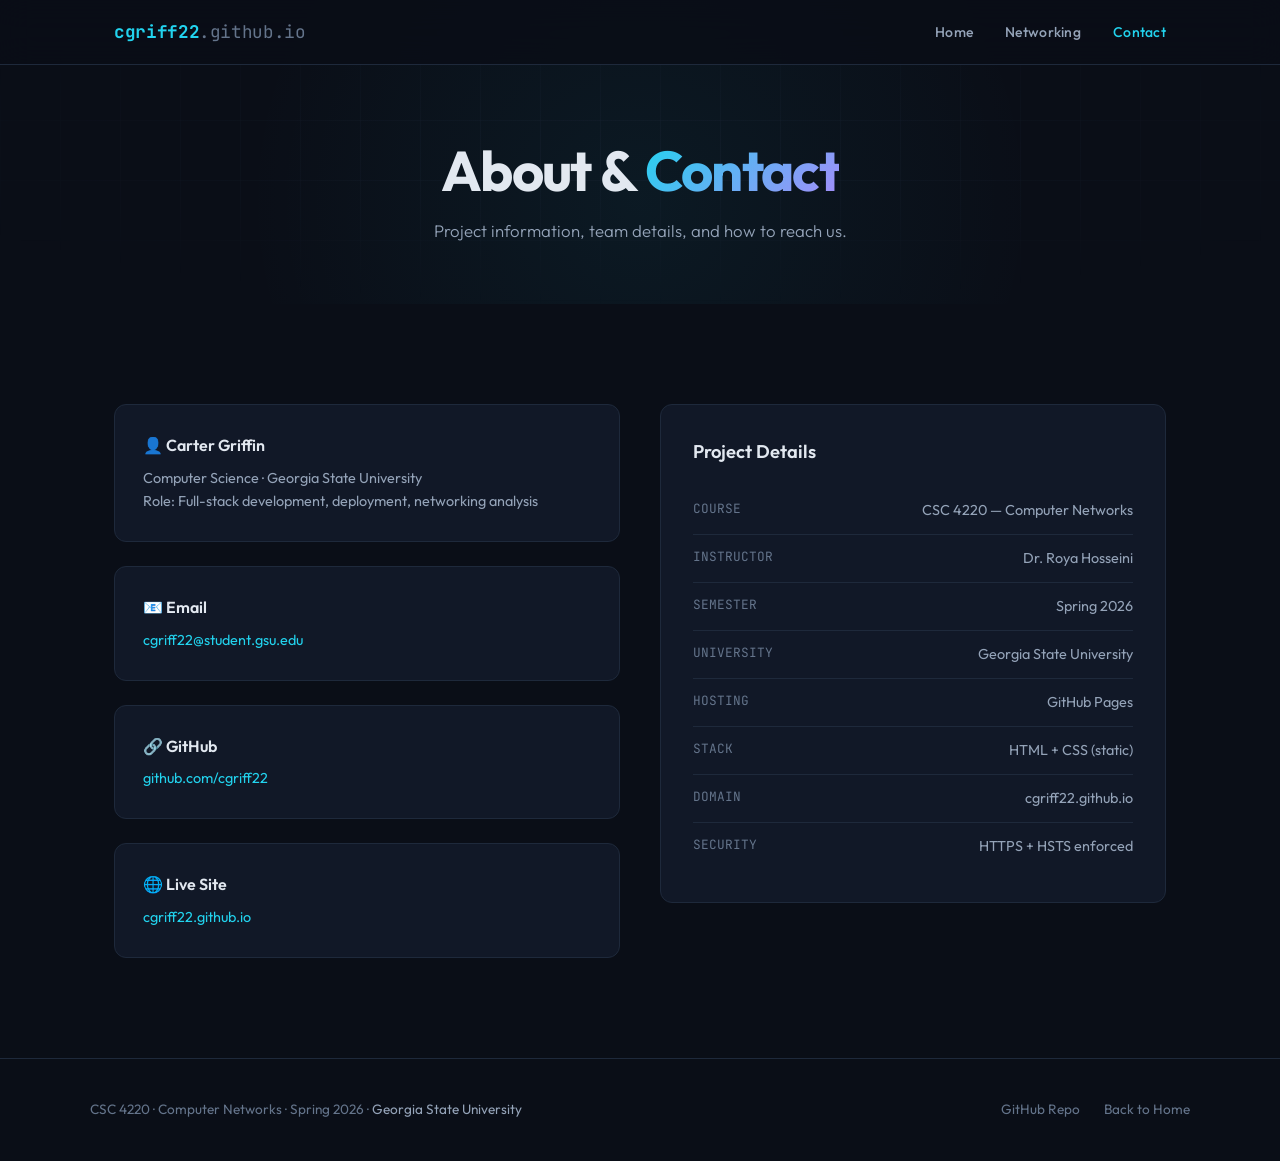
==== contact.html @ 5d783577 "Testing new remote URL and separating pages" ====
<!DOCTYPE html>
<html lang="en">
<head>
  <meta charset="UTF-8">
  <meta name="viewport" content="width=device-width, initial-scale=1.0">
  <title>Contact — cgriff22.github.io</title>
  <link rel="preconnect" href="https://fonts.googleapis.com">
  <link rel="preconnect" href="https://fonts.gstatic.com" crossorigin>
  <link href="https://fonts.googleapis.com/css2?family=JetBrains+Mono:wght@400;500;700&family=Outfit:wght@300;400;500;600;700&display=swap" rel="stylesheet">
  <link rel="stylesheet" href="style.css">
</head>
<body>

  <!-- NAV -->
  <nav>
    <div class="nav-inner">
      <a href="index.html" class="nav-logo">cgriff22<span>.github.io</span></a>
      <ul class="nav-links">
        <li><a href="index.html">Home</a></li>
        <li><a href="networking.html">Networking</a></li>
        <li><a href="contact.html" class="active">Contact</a></li>
      </ul>
    </div>
  </nav>

  <!-- PAGE HEADER -->
  <div class="page-header">
    <div class="hero-grid"></div>
    <div class="page-header-content">
      <h1>About &amp; <span class="accent">Contact</span></h1>
      <p>Project information, team details, and how to reach us.</p>
    </div>
  </div>

  <!-- CONTACT CONTENT -->
  <section>
    <div class="contact-grid">

      <!-- LEFT: Contact cards -->
      <div class="contact-info">
        <div class="contact-card">
          <h3>👤 Carter Griffin</h3>
          <p>
            Computer Science · Georgia State University<br>
            Role: Full-stack development, deployment, networking analysis
          </p>
        </div>

        <div class="contact-card">
          <h3>📧 Email</h3>
          <p><a href="mailto:cgriff22@student.gsu.edu">cgriff22@student.gsu.edu</a></p>
        </div>

        <div class="contact-card">
          <h3>🔗 GitHub</h3>
          <p><a href="https://github.com/cgriff22" target="_blank">github.com/cgriff22</a></p>
        </div>

        <div class="contact-card">
          <h3>🌐 Live Site</h3>
          <p><a href="https://cgriff22.github.io" target="_blank">cgriff22.github.io</a></p>
        </div>
      </div>

      <!-- RIGHT: Project details -->
      <div class="project-details">
        <h3>Project Details</h3>
        <div class="detail-row">
          <span class="detail-label">COURSE</span>
          <span class="detail-value">CSC 4220 — Computer Networks</span>
        </div>
        <div class="detail-row">
          <span class="detail-label">INSTRUCTOR</span>
          <span class="detail-value">Dr. Roya Hosseini</span>
        </div>
        <div class="detail-row">
          <span class="detail-label">SEMESTER</span>
          <span class="detail-value">Spring 2026</span>
        </div>
        <div class="detail-row">
          <span class="detail-label">UNIVERSITY</span>
          <span class="detail-value">Georgia State University</span>
        </div>
        <div class="detail-row">
          <span class="detail-label">HOSTING</span>
          <span class="detail-value">GitHub Pages</span>
        </div>
        <div class="detail-row">
          <span class="detail-label">STACK</span>
          <span class="detail-value">HTML + CSS (static)</span>
        </div>
        <div class="detail-row">
          <span class="detail-label">DOMAIN</span>
          <span class="detail-value">cgriff22.github.io</span>
        </div>
        <div class="detail-row">
          <span class="detail-label">SECURITY</span>
          <span class="detail-value">HTTPS + HSTS enforced</span>
        </div>
      </div>

    </div>
  </section>

  <!-- FOOTER -->
  <footer>
    <div class="footer-inner">
      <div class="footer-text">
        CSC 4220 · Computer Networks · Spring 2026 · <a href="#">Georgia State University</a>
      </div>
      <div class="footer-links">
        <a href="https://github.com/cgriff22" target="_blank">GitHub Repo</a>
        <a href="index.html">Back to Home</a>
      </div>
    </div>
  </footer>

</body>
</html>
---- style.css ----
:root {
  --bg: #0a0e17;
  --bg-card: #111827;
  --bg-card-hover: #1a2332;
  --border: #1e293b;
  --border-accent: #334155;
  --text: #e2e8f0;
  --text-muted: #94a3b8;
  --text-dim: #64748b;
  --accent: #22d3ee;
  --accent-glow: rgba(34, 211, 238, 0.15);
  --green: #34d399;
  --amber: #fbbf24;
  --rose: #fb7185;
  --mono: 'JetBrains Mono', monospace;
  --sans: 'Outfit', sans-serif;
}

*, *::before, *::after {
  margin: 0;
  padding: 0;
  box-sizing: border-box;
}

html {
  scroll-behavior: smooth;
  scroll-padding-top: 80px;
}

body {
  font-family: var(--sans);
  background: var(--bg);
  color: var(--text);
  line-height: 1.6;
  -webkit-font-smoothing: antialiased;
}

/* ── NAV ── */
nav {
  position: fixed;
  top: 0;
  left: 0;
  right: 0;
  z-index: 100;
  background: rgba(10, 14, 23, 0.85);
  backdrop-filter: blur(16px);
  border-bottom: 1px solid var(--border);
}

.nav-inner {
  max-width: 1100px;
  margin: 0 auto;
  padding: 0 24px;
  height: 64px;
  display: flex;
  align-items: center;
  justify-content: space-between;
}

.nav-logo {
  font-family: var(--mono);
  font-weight: 700;
  font-size: 1.1rem;
  color: var(--accent);
  text-decoration: none;
  letter-spacing: -0.02em;
}

.nav-logo span {
  color: var(--text-dim);
  font-weight: 400;
}

.nav-links {
  display: flex;
  gap: 32px;
  list-style: none;
}

.nav-links a {
  color: var(--text-muted);
  text-decoration: none;
  font-size: 0.875rem;
  font-weight: 500;
  letter-spacing: 0.02em;
  transition: color 0.2s;
}

.nav-links a:hover,
.nav-links a.active {
  color: var(--accent);
}

/* ── HERO ── */
.hero {
  min-height: 100vh;
  display: flex;
  align-items: center;
  justify-content: center;
  text-align: center;
  padding: 120px 24px 80px;
  position: relative;
  overflow: hidden;
}

.hero::before {
  content: '';
  position: absolute;
  top: -200px;
  left: 50%;
  transform: translateX(-50%);
  width: 800px;
  height: 800px;
  background: radial-gradient(circle, rgba(34, 211, 238, 0.06) 0%, transparent 70%);
  pointer-events: none;
}

.hero-grid {
  position: absolute;
  inset: 0;
  background-image:
    linear-gradient(rgba(30, 41, 59, 0.3) 1px, transparent 1px),
    linear-gradient(90deg, rgba(30, 41, 59, 0.3) 1px, transparent 1px);
  background-size: 60px 60px;
  mask-image: radial-gradient(ellipse 60% 50% at 50% 50%, black, transparent);
}

.hero-content {
  position: relative;
  z-index: 1;
}

.hero-badge {
  display: inline-flex;
  align-items: center;
  gap: 8px;
  padding: 6px 16px;
  border: 1px solid var(--border-accent);
  border-radius: 100px;
  font-family: var(--mono);
  font-size: 0.75rem;
  color: var(--accent);
  margin-bottom: 32px;
  animation: fadeUp 0.6s ease both;
}

.hero-badge::before {
  content: '';
  width: 6px;
  height: 6px;
  border-radius: 50%;
  background: var(--green);
  box-shadow: 0 0 8px var(--green);
  animation: pulse 2s infinite;
}

.hero h1 {
  font-size: clamp(2.5rem, 6vw, 4.5rem);
  font-weight: 700;
  letter-spacing: -0.03em;
  line-height: 1.1;
  margin-bottom: 20px;
  animation: fadeUp 0.6s ease 0.1s both;
}

.hero h1 .accent {
  background: linear-gradient(135deg, var(--accent), #a78bfa);
  -webkit-background-clip: text;
  -webkit-text-fill-color: transparent;
  background-clip: text;
}

.hero-sub {
  font-size: 1.125rem;
  color: var(--text-muted);
  max-width: 540px;
  margin: 0 auto 40px;
  font-weight: 300;
  animation: fadeUp 0.6s ease 0.2s both;
}

.hero-meta {
  display: flex;
  justify-content: center;
  gap: 40px;
  font-family: var(--mono);
  font-size: 0.8rem;
  color: var(--text-dim);
  animation: fadeUp 0.6s ease 0.3s both;
}

.hero-meta span {
  color: var(--text-muted);
}

/* ── PAGE HEADER (for inner pages) ── */
.page-header {
  padding: 140px 24px 60px;
  text-align: center;
  position: relative;
  overflow: hidden;
}

.page-header::before {
  content: '';
  position: absolute;
  top: -200px;
  left: 50%;
  transform: translateX(-50%);
  width: 800px;
  height: 800px;
  background: radial-gradient(circle, rgba(34, 211, 238, 0.06) 0%, transparent 70%);
  pointer-events: none;
}

.page-header .hero-grid {
  position: absolute;
  inset: 0;
  background-image:
    linear-gradient(rgba(30, 41, 59, 0.3) 1px, transparent 1px),
    linear-gradient(90deg, rgba(30, 41, 59, 0.3) 1px, transparent 1px);
  background-size: 60px 60px;
  mask-image: radial-gradient(ellipse 60% 50% at 50% 50%, black, transparent);
}

.page-header-content {
  position: relative;
  z-index: 1;
}

.page-header h1 {
  font-size: clamp(2rem, 5vw, 3.5rem);
  font-weight: 700;
  letter-spacing: -0.03em;
  line-height: 1.1;
  margin-bottom: 16px;
}

.page-header h1 .accent {
  background: linear-gradient(135deg, var(--accent), #a78bfa);
  -webkit-background-clip: text;
  -webkit-text-fill-color: transparent;
  background-clip: text;
}

.page-header p {
  font-size: 1.05rem;
  color: var(--text-muted);
  max-width: 540px;
  margin: 0 auto;
  font-weight: 300;
}

/* ── SECTIONS ── */
section {
  max-width: 1100px;
  margin: 0 auto;
  padding: 100px 24px;
}

.section-label {
  font-family: var(--mono);
  font-size: 0.75rem;
  color: var(--accent);
  letter-spacing: 0.1em;
  text-transform: uppercase;
  margin-bottom: 12px;
}

.section-title {
  font-size: 2rem;
  font-weight: 600;
  letter-spacing: -0.02em;
  margin-bottom: 48px;
}

/* ── CONCEPTS GRID ── */
.concepts-grid {
  display: grid;
  grid-template-columns: repeat(auto-fit, minmax(300px, 1fr));
  gap: 20px;
}

.concept-card {
  background: var(--bg-card);
  border: 1px solid var(--border);
  border-radius: 12px;
  padding: 32px;
  transition: all 0.3s ease;
  position: relative;
  overflow: hidden;
}

.concept-card:hover {
  background: var(--bg-card-hover);
  border-color: var(--border-accent);
  transform: translateY(-2px);
}

.concept-card::after {
  content: '';
  position: absolute;
  top: 0;
  left: 0;
  right: 0;
  height: 2px;
}

.concept-card:nth-child(1)::after { background: var(--accent); }
.concept-card:nth-child(2)::after { background: var(--green); }
.concept-card:nth-child(3)::after { background: var(--amber); }
.concept-card:nth-child(4)::after { background: var(--rose); }

.concept-icon {
  width: 44px;
  height: 44px;
  border-radius: 10px;
  display: flex;
  align-items: center;
  justify-content: center;
  font-size: 1.25rem;
  margin-bottom: 20px;
}

.concept-card:nth-child(1) .concept-icon { background: rgba(34, 211, 238, 0.1); }
.concept-card:nth-child(2) .concept-icon { background: rgba(52, 211, 153, 0.1); }
.concept-card:nth-child(3) .concept-icon { background: rgba(251, 191, 36, 0.1); }
.concept-card:nth-child(4) .concept-icon { background: rgba(251, 113, 133, 0.1); }

.concept-card h3 {
  font-size: 1.15rem;
  font-weight: 600;
  margin-bottom: 10px;
}

.concept-card p {
  color: var(--text-muted);
  font-size: 0.925rem;
  line-height: 1.65;
}

/* ── TERMINAL ── */
.terminal-block {
  background: #0d1117;
  border: 1px solid var(--border);
  border-radius: 12px;
  overflow: hidden;
  margin-top: 20px;
}

.terminal-header {
  background: #161b22;
  padding: 12px 16px;
  display: flex;
  align-items: center;
  gap: 8px;
  border-bottom: 1px solid var(--border);
}

.terminal-dot {
  width: 10px;
  height: 10px;
  border-radius: 50%;
}

.terminal-dot.red { background: #ff5f57; }
.terminal-dot.yellow { background: #febc2e; }
.terminal-dot.green { background: #28c840; }

.terminal-title {
  margin-left: 8px;
  font-family: var(--mono);
  font-size: 0.75rem;
  color: var(--text-dim);
}

.terminal-body {
  padding: 20px;
  font-family: var(--mono);
  font-size: 0.82rem;
  line-height: 1.8;
  overflow-x: auto;
}

.terminal-body .prompt { color: var(--green); }
.terminal-body .cmd { color: var(--text); }
.terminal-body .output { color: var(--text-dim); }
.terminal-body .highlight { color: var(--accent); }
.terminal-body .warn { color: var(--amber); }

/* ── DNS DETAIL SECTION ── */
.dns-section {
  display: grid;
  grid-template-columns: 1fr 1fr;
  gap: 40px;
  align-items: start;
}

.dns-explanation h3 {
  font-size: 1.25rem;
  font-weight: 600;
  margin-bottom: 16px;
}

.dns-explanation p {
  color: var(--text-muted);
  font-size: 0.95rem;
  margin-bottom: 16px;
  line-height: 1.7;
}

.dns-steps {
  list-style: none;
  counter-reset: step;
}

.dns-steps li {
  counter-increment: step;
  padding: 12px 0;
  padding-left: 40px;
  position: relative;
  color: var(--text-muted);
  font-size: 0.9rem;
  border-left: 1px solid var(--border);
}

.dns-steps li::before {
  content: counter(step);
  position: absolute;
  left: -12px;
  width: 24px;
  height: 24px;
  background: var(--bg-card);
  border: 1px solid var(--border-accent);
  border-radius: 50%;
  display: flex;
  align-items: center;
  justify-content: center;
  font-family: var(--mono);
  font-size: 0.7rem;
  color: var(--accent);
}

/* ── PROTOCOL TABLE ── */
.protocol-table {
  width: 100%;
  border-collapse: collapse;
  margin-top: 32px;
}

.protocol-table th,
.protocol-table td {
  text-align: left;
  padding: 14px 20px;
  font-size: 0.9rem;
  border-bottom: 1px solid var(--border);
}

.protocol-table th {
  font-family: var(--mono);
  font-size: 0.75rem;
  color: var(--text-dim);
  text-transform: uppercase;
  letter-spacing: 0.08em;
  background: var(--bg-card);
}

.protocol-table td {
  color: var(--text-muted);
}

.protocol-table tr:hover td {
  background: rgba(17, 24, 39, 0.5);
}

.badge {
  display: inline-block;
  padding: 3px 10px;
  border-radius: 6px;
  font-family: var(--mono);
  font-size: 0.75rem;
  font-weight: 500;
}

.badge-secure {
  background: rgba(52, 211, 153, 0.1);
  color: var(--green);
  border: 1px solid rgba(52, 211, 153, 0.2);
}

.badge-insecure {
  background: rgba(251, 113, 133, 0.1);
  color: var(--rose);
  border: 1px solid rgba(251, 113, 133, 0.2);
}

/* ── SECURITY SECTION ── */
.security-grid {
  display: grid;
  grid-template-columns: repeat(auto-fit, minmax(240px, 1fr));
  gap: 16px;
  margin-top: 32px;
}

.security-item {
  background: var(--bg-card);
  border: 1px solid var(--border);
  border-radius: 10px;
  padding: 24px;
}

.security-item .status {
  display: inline-flex;
  align-items: center;
  gap: 6px;
  font-family: var(--mono);
  font-size: 0.75rem;
  color: var(--green);
  margin-bottom: 12px;
}

.security-item .status::before {
  content: '✓';
  width: 18px;
  height: 18px;
  border-radius: 50%;
  background: rgba(52, 211, 153, 0.1);
  display: flex;
  align-items: center;
  justify-content: center;
  font-size: 0.65rem;
}

.security-item h4 {
  font-size: 0.95rem;
  font-weight: 600;
  margin-bottom: 6px;
}

.security-item p {
  color: var(--text-dim);
  font-size: 0.85rem;
  line-height: 1.5;
}

/* ── CONTACT PAGE ── */
.contact-grid {
  display: grid;
  grid-template-columns: 1fr 1fr;
  gap: 40px;
  align-items: start;
}

.contact-info {
  display: flex;
  flex-direction: column;
  gap: 24px;
}

.contact-card {
  background: var(--bg-card);
  border: 1px solid var(--border);
  border-radius: 12px;
  padding: 28px;
  transition: all 0.3s ease;
}

.contact-card:hover {
  background: var(--bg-card-hover);
  border-color: var(--border-accent);
}

.contact-card h3 {
  font-size: 1rem;
  font-weight: 600;
  margin-bottom: 8px;
  display: flex;
  align-items: center;
  gap: 10px;
}

.contact-card p {
  color: var(--text-muted);
  font-size: 0.9rem;
  line-height: 1.6;
}

.contact-card a {
  color: var(--accent);
  text-decoration: none;
}

.contact-card a:hover {
  text-decoration: underline;
}

.project-details {
  background: var(--bg-card);
  border: 1px solid var(--border);
  border-radius: 12px;
  padding: 32px;
}

.project-details h3 {
  font-size: 1.15rem;
  font-weight: 600;
  margin-bottom: 20px;
}

.detail-row {
  display: flex;
  justify-content: space-between;
  padding: 12px 0;
  border-bottom: 1px solid var(--border);
  font-size: 0.9rem;
}

.detail-row:last-child {
  border-bottom: none;
}

.detail-label {
  color: var(--text-dim);
  font-family: var(--mono);
  font-size: 0.8rem;
}

.detail-value {
  color: var(--text-muted);
}

/* ── FOOTER ── */
footer {
  border-top: 1px solid var(--border);
  padding: 40px 24px;
  text-align: center;
}

.footer-inner {
  max-width: 1100px;
  margin: 0 auto;
  display: flex;
  justify-content: space-between;
  align-items: center;
}

.footer-text {
  font-size: 0.85rem;
  color: var(--text-dim);
}

.footer-text a {
  color: var(--text-muted);
  text-decoration: none;
}

.footer-links {
  display: flex;
  gap: 24px;
}

.footer-links a {
  color: var(--text-dim);
  text-decoration: none;
  font-size: 0.85rem;
  transition: color 0.2s;
}

.footer-links a:hover {
  color: var(--accent);
}

/* ── ANIMATIONS ── */
@keyframes fadeUp {
  from { opacity: 0; transform: translateY(20px); }
  to { opacity: 1; transform: translateY(0); }
}

@keyframes pulse {
  0%, 100% { opacity: 1; }
  50% { opacity: 0.4; }
}

/* ── RESPONSIVE ── */
@media (max-width: 768px) {
  .nav-links { display: none; }
  .dns-section { grid-template-columns: 1fr; }
  .contact-grid { grid-template-columns: 1fr; }
  .hero-meta { flex-direction: column; gap: 12px; }
  .footer-inner { flex-direction: column; gap: 16px; }
  .protocol-table { font-size: 0.8rem; }
  .protocol-table th, .protocol-table td { padding: 10px 12px; }
}
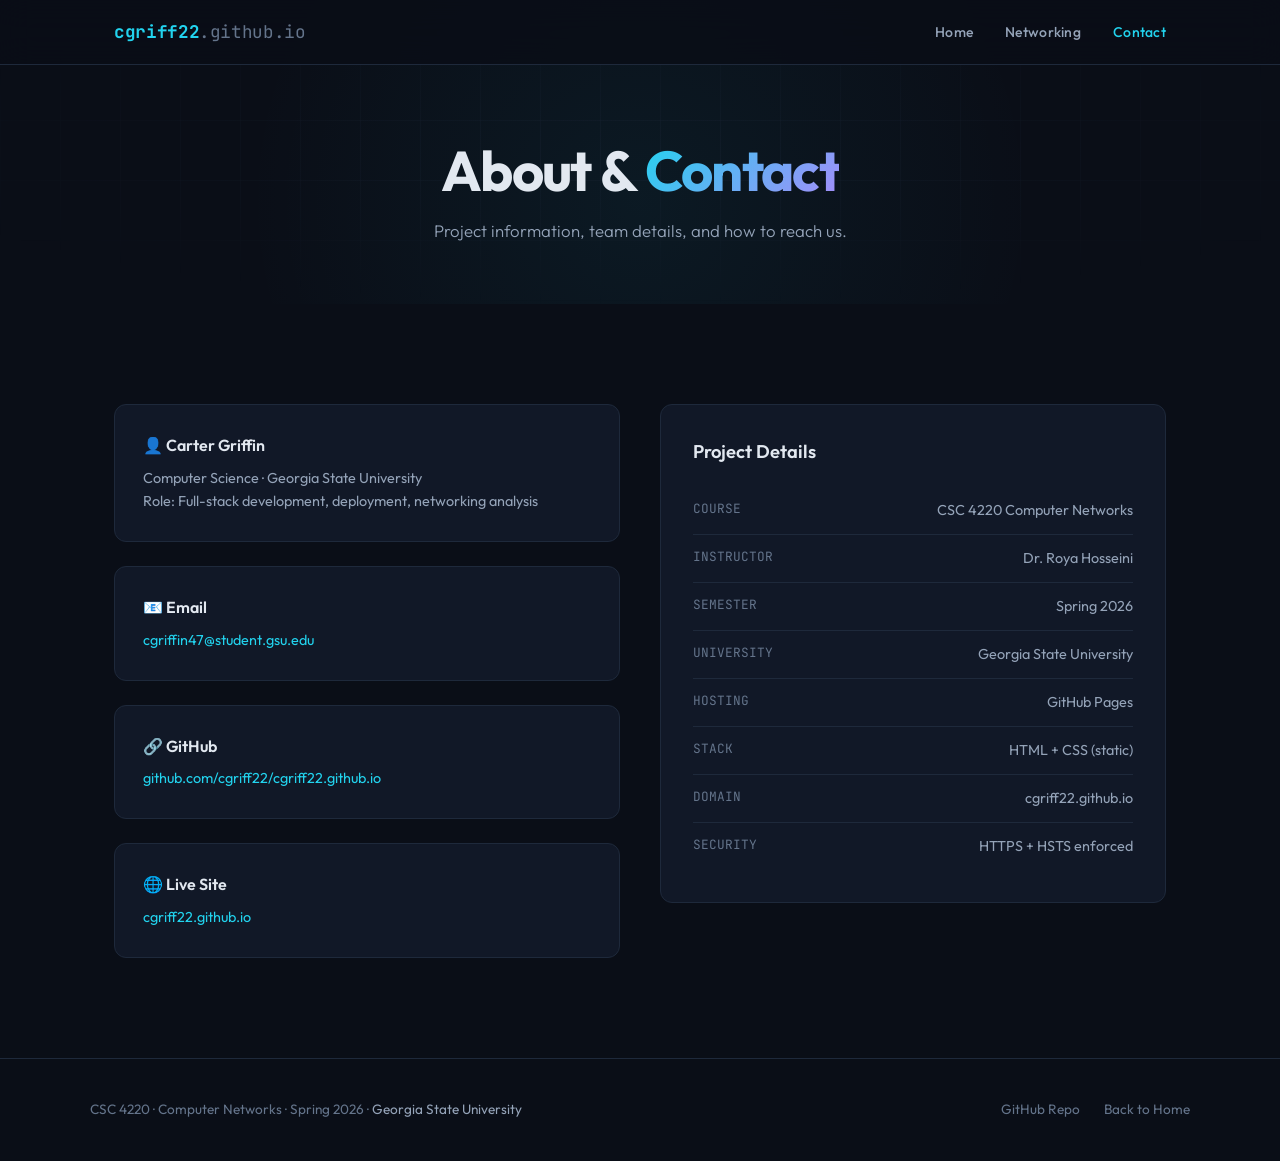
==== commit 9a918dcb: "Added screencaps of terminal output" ====
--- a/contact.html
+++ b/contact.html
@@ -3,7 +3,7 @@
 <head>
   <meta charset="UTF-8">
   <meta name="viewport" content="width=device-width, initial-scale=1.0">
-  <title>Contact — cgriff22.github.io</title>
+  <title>Contact: cgriff22.github.io</title>
   <link rel="preconnect" href="https://fonts.googleapis.com">
   <link rel="preconnect" href="https://fonts.gstatic.com" crossorigin>
   <link href="https://fonts.googleapis.com/css2?family=JetBrains+Mono:wght@400;500;700&family=Outfit:wght@300;400;500;600;700&display=swap" rel="stylesheet">
@@ -48,12 +48,12 @@
 
         <div class="contact-card">
           <h3>📧 Email</h3>
-          <p><a href="mailto:cgriff22@student.gsu.edu">cgriff22@student.gsu.edu</a></p>
+          <p><a href="mailto:cgriffin47@student.gsu.edu">cgriffin47@student.gsu.edu</a></p>
         </div>
 
         <div class="contact-card">
           <h3>🔗 GitHub</h3>
-          <p><a href="https://github.com/cgriff22" target="_blank">github.com/cgriff22</a></p>
+          <p><a href="https://github.com/cgriff22/cgriff22.github.io" target="_blank">github.com/cgriff22/cgriff22.github.io</a></p>
         </div>
 
         <div class="contact-card">
@@ -67,7 +67,7 @@
         <h3>Project Details</h3>
         <div class="detail-row">
           <span class="detail-label">COURSE</span>
-          <span class="detail-value">CSC 4220 — Computer Networks</span>
+          <span class="detail-value">CSC 4220 Computer Networks</span>
         </div>
         <div class="detail-row">
           <span class="detail-label">INSTRUCTOR</span>
--- a/style.css
+++ b/style.css
@@ -388,6 +388,29 @@
 .terminal-body .highlight { color: var(--accent); }
 .terminal-body .warn { color: var(--amber); }
 
+/* ── SCREENSHOT BLOCKS ── */
+.screenshot-block {
+  background: #0d1117;
+  border: 1px solid var(--border);
+  border-radius: 12px;
+  overflow: hidden;
+  margin-bottom: 16px;
+}
+
+.screenshot-label {
+  background: #161b22;
+  padding: 10px 16px;
+  font-family: var(--mono);
+  font-size: 0.75rem;
+  color: var(--text-dim);
+  border-bottom: 1px solid var(--border);
+}
+
+.screenshot-block img {
+  width: 100%;
+  display: block;
+}
+
 /* ── DNS DETAIL SECTION ── */
 .dns-section {
   display: grid;
